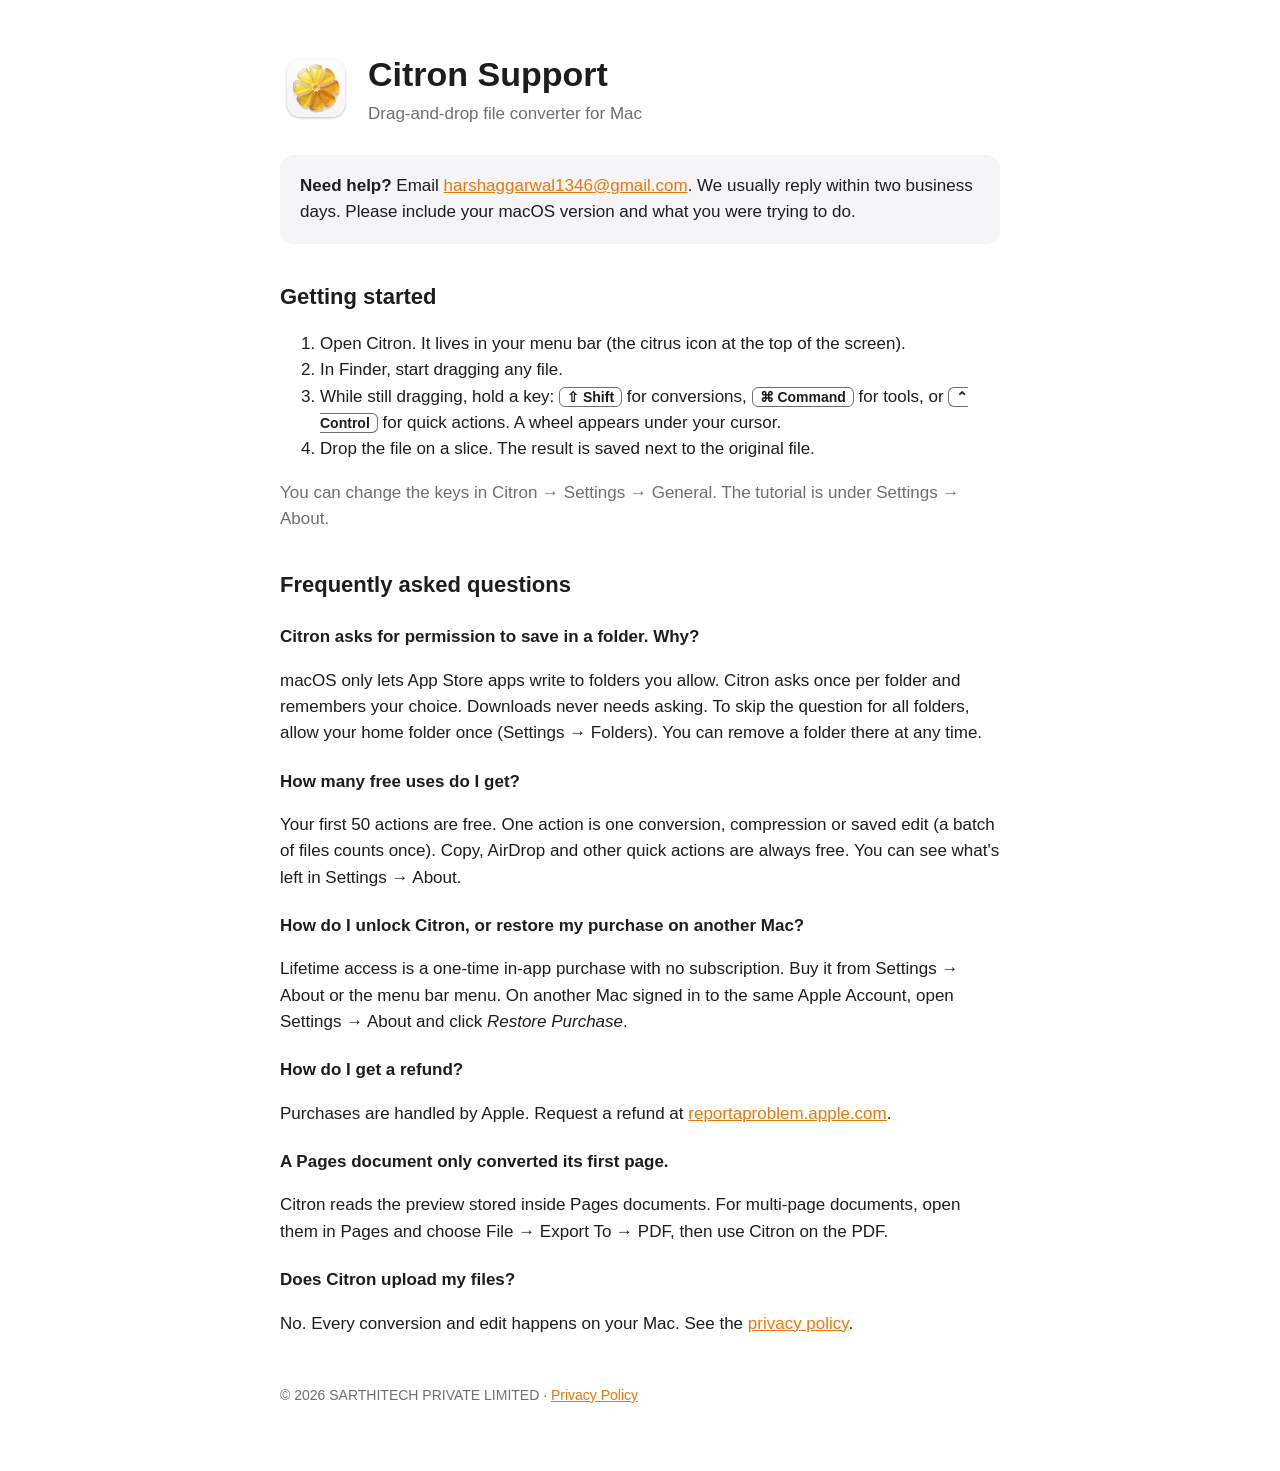
==== index.html @ 811a77a6 "Citron support and privacy policy pages Co-Authored-By: Claude Opus 5.5 <noreply@anthropic.com>" ====
<!doctype html>
<html lang="en">
<head>
<meta charset="utf-8">
<meta name="viewport" content="width=device-width, initial-scale=1">
<title>Citron Support</title>
<meta name="description" content="Help and support for Citron, the drag-and-drop file converter for Mac.">
<link rel="stylesheet" href="style.css">
</head>
<body>
<main>
  <header>
    <img src="icon.png" alt="Citron app icon">
    <div><h1>Citron Support</h1><div class="muted">Drag-and-drop file converter for Mac</div></div>
  </header>

  <div class="card">
    <strong>Need help?</strong> Email <a href="mailto:harshaggarwal1346@gmail.com">harshaggarwal1346@gmail.com</a>.
    We usually reply within two business days. Please include your macOS version and what you were trying to do.
  </div>

  <h2>Getting started</h2>
  <ol>
    <li>Open Citron. It lives in your menu bar (the citrus icon at the top of the screen).</li>
    <li>In Finder, start dragging any file.</li>
    <li>While still dragging, hold a key: <kbd>⇧ Shift</kbd> for conversions, <kbd>⌘ Command</kbd> for tools,
        or <kbd>⌃ Control</kbd> for quick actions. A wheel appears under your cursor.</li>
    <li>Drop the file on a slice. The result is saved next to the original file.</li>
  </ol>
  <p class="muted">You can change the keys in Citron → Settings → General. The tutorial is under Settings → About.</p>

  <h2>Frequently asked questions</h2>

  <h3>Citron asks for permission to save in a folder. Why?</h3>
  <p>macOS only lets App Store apps write to folders you allow. Citron asks once per folder and remembers your choice.
     Downloads never needs asking. To skip the question for all folders, allow your home folder once
     (Settings → Folders). You can remove a folder there at any time.</p>

  <h3>How many free uses do I get?</h3>
  <p>Your first 50 actions are free. One action is one conversion, compression or saved edit (a batch of files counts once).
     Copy, AirDrop and other quick actions are always free. You can see what's left in Settings → About.</p>

  <h3>How do I unlock Citron, or restore my purchase on another Mac?</h3>
  <p>Lifetime access is a one-time in-app purchase with no subscription. Buy it from Settings → About or the menu bar menu.
     On another Mac signed in to the same Apple Account, open Settings → About and click <em>Restore Purchase</em>.</p>

  <h3>How do I get a refund?</h3>
  <p>Purchases are handled by Apple. Request a refund at
     <a href="https://reportaproblem.apple.com">reportaproblem.apple.com</a>.</p>

  <h3>A Pages document only converted its first page.</h3>
  <p>Citron reads the preview stored inside Pages documents. For multi-page documents, open them in Pages and choose
     File → Export To → PDF, then use Citron on the PDF.</p>

  <h3>Does Citron upload my files?</h3>
  <p>No. Every conversion and edit happens on your Mac. See the <a href="privacy.html">privacy policy</a>.</p>

  <footer>© 2026 SARTHITECH PRIVATE LIMITED · <a href="privacy.html">Privacy Policy</a></footer>
</main>
</body>
</html>
---- style.css ----
:root { color-scheme: light dark; --fg:#1d1d1f; --muted:#6e6e73; --bg:#ffffff; --card:#f5f5f7; --accent:#e8780c; }
@media (prefers-color-scheme: dark) { :root { --fg:#f5f5f7; --muted:#a1a1a6; --bg:#141416; --card:#1f1f22; --accent:#ff9f2e; } }
* { box-sizing: border-box; }
body { margin:0; font:17px/1.55 -apple-system, BlinkMacSystemFont, "Segoe UI", Helvetica, Arial, sans-serif; color:var(--fg); background:var(--bg); }
main { max-width: 760px; margin: 0 auto; padding: 48px 20px 64px; }
header { display:flex; align-items:center; gap:16px; margin-bottom:28px; }
header img { width:72px; height:72px; }
h1 { font-size: 34px; margin: 0; }
h2 { font-size: 22px; margin: 36px 0 10px; }
h3 { font-size: 17px; margin: 22px 0 4px; }
p, li { color: var(--fg); }
.muted { color: var(--muted); }
.card { background: var(--card); border-radius: 14px; padding: 18px 20px; margin: 16px 0; }
a { color: var(--accent); }
kbd { font: 600 14px -apple-system, sans-serif; border:1px solid var(--muted); border-radius:6px; padding:1px 7px; }
footer { margin-top: 48px; font-size: 14px; color: var(--muted); }
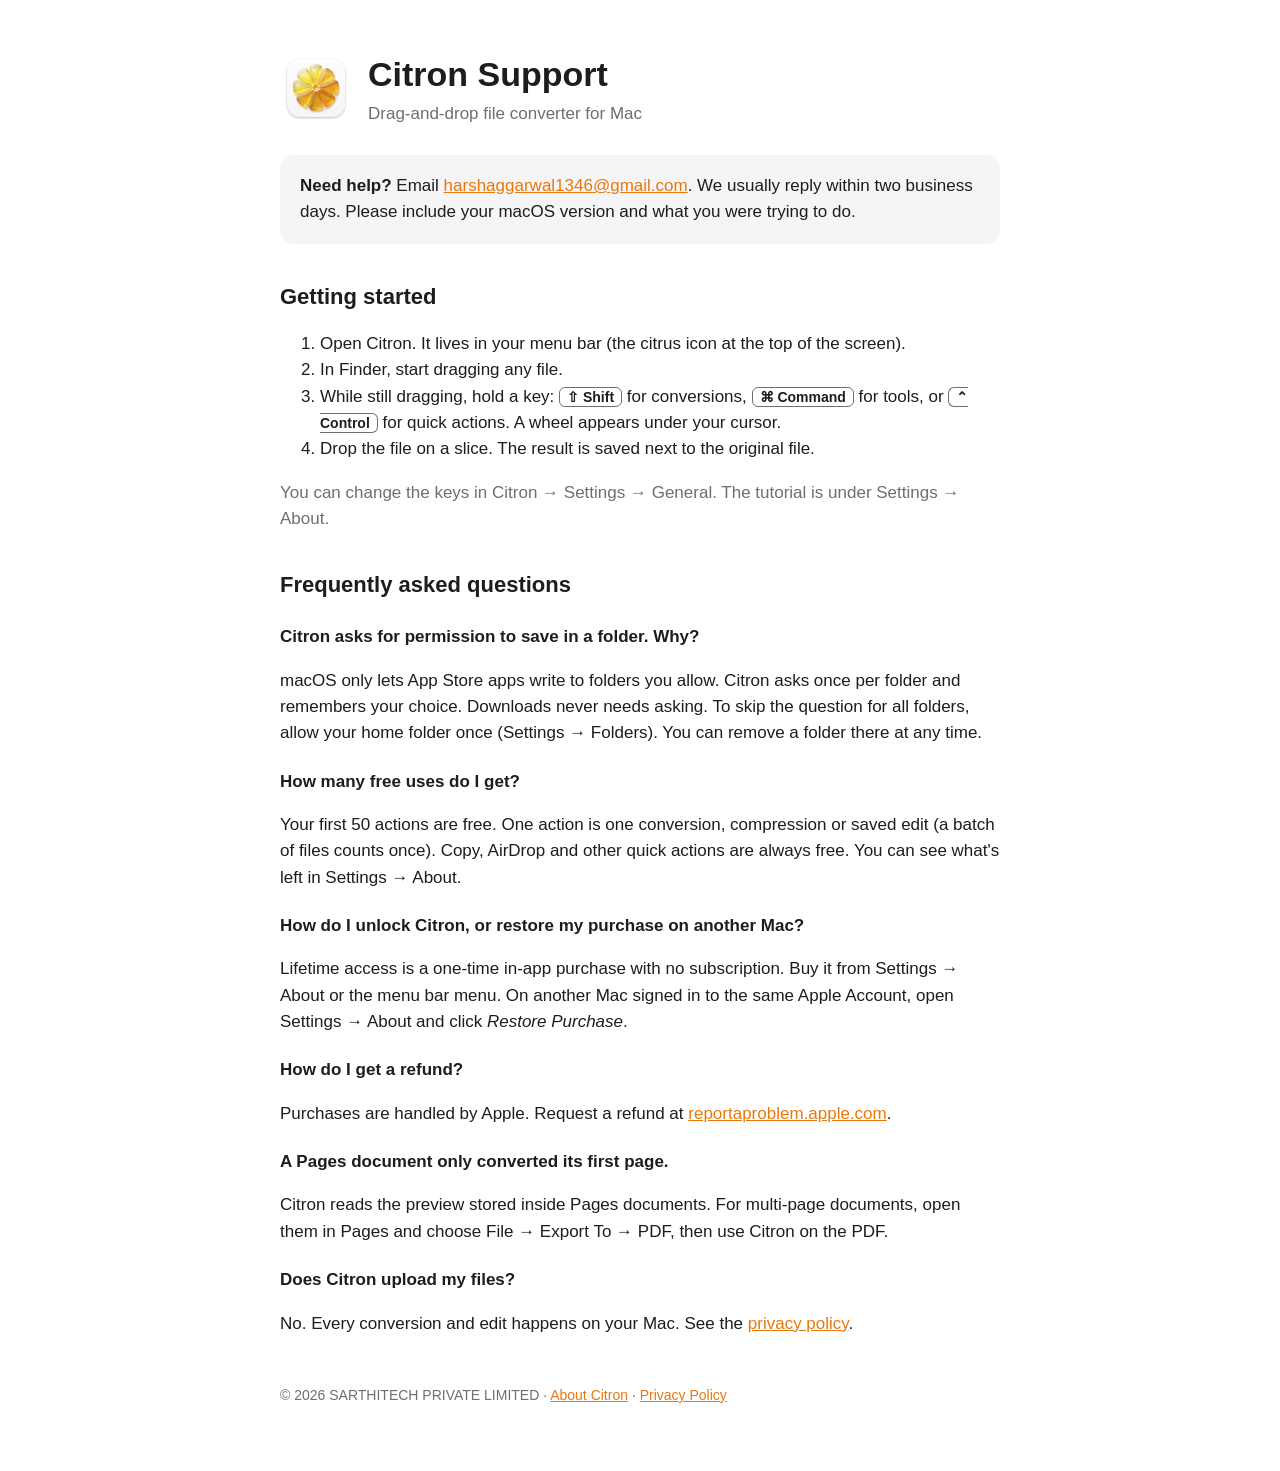
==== commit ca141dbc: "Add Citron product page" ====
--- a/index.html
+++ b/index.html
@@ -55,7 +55,7 @@
   <h3>Does Citron upload my files?</h3>
   <p>No. Every conversion and edit happens on your Mac. See the <a href="privacy.html">privacy policy</a>.</p>
 
-  <footer>© 2026 SARTHITECH PRIVATE LIMITED · <a href="privacy.html">Privacy Policy</a></footer>
+  <footer>© 2026 SARTHITECH PRIVATE LIMITED · <a href="home.html">About Citron</a> · <a href="privacy.html">Privacy Policy</a></footer>
 </main>
 </body>
 </html>
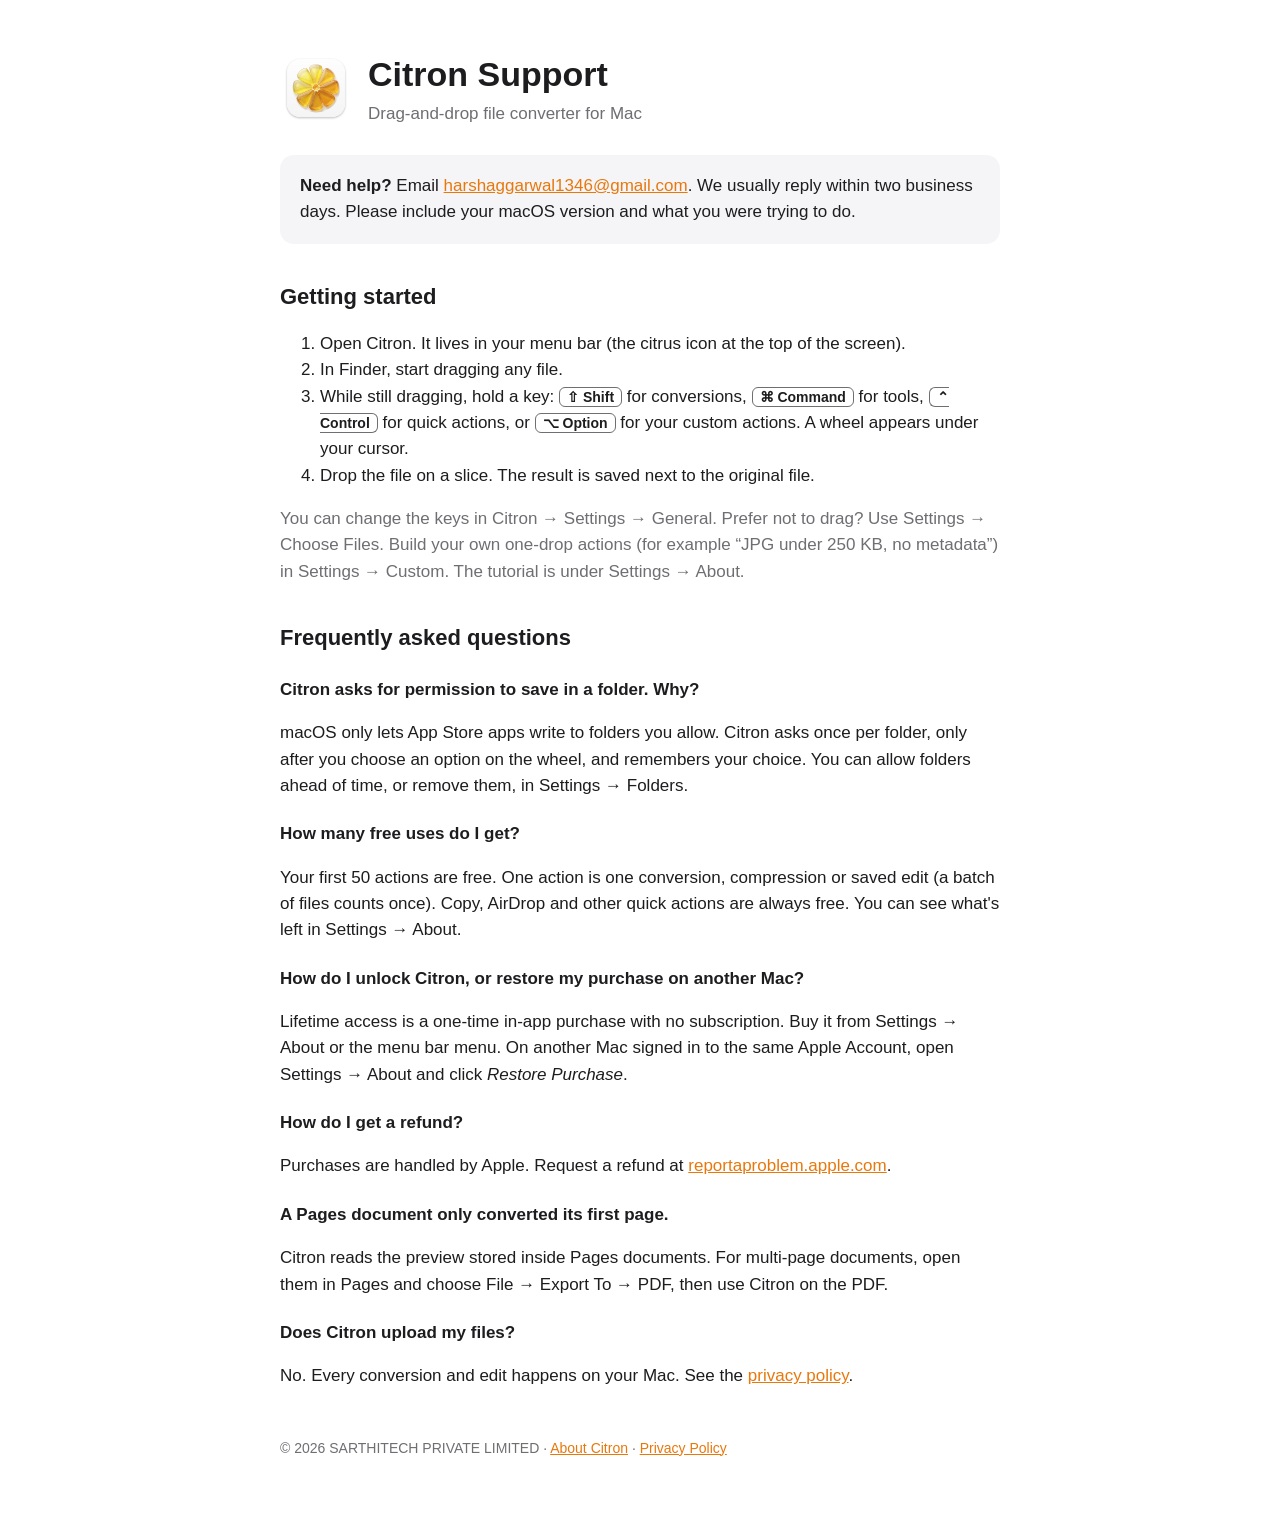
==== commit c3c32b72: "Custom actions, Option key, Choose Files; per-folder access FAQ; new screenshots" ====
--- a/index.html
+++ b/index.html
@@ -24,17 +24,18 @@
     <li>Open Citron. It lives in your menu bar (the citrus icon at the top of the screen).</li>
     <li>In Finder, start dragging any file.</li>
     <li>While still dragging, hold a key: <kbd>⇧ Shift</kbd> for conversions, <kbd>⌘ Command</kbd> for tools,
-        or <kbd>⌃ Control</kbd> for quick actions. A wheel appears under your cursor.</li>
+        <kbd>⌃ Control</kbd> for quick actions, or <kbd>⌥ Option</kbd> for your custom actions. A wheel appears under your cursor.</li>
     <li>Drop the file on a slice. The result is saved next to the original file.</li>
   </ol>
-  <p class="muted">You can change the keys in Citron → Settings → General. The tutorial is under Settings → About.</p>
+  <p class="muted">You can change the keys in Citron → Settings → General. Prefer not to drag? Use Settings → Choose Files.
+     Build your own one-drop actions (for example “JPG under 250 KB, no metadata”) in Settings → Custom.
+     The tutorial is under Settings → About.</p>
 
   <h2>Frequently asked questions</h2>
 
   <h3>Citron asks for permission to save in a folder. Why?</h3>
-  <p>macOS only lets App Store apps write to folders you allow. Citron asks once per folder and remembers your choice.
-     Downloads never needs asking. To skip the question for all folders, allow your home folder once
-     (Settings → Folders). You can remove a folder there at any time.</p>
+  <p>macOS only lets App Store apps write to folders you allow. Citron asks once per folder, only after you choose an option on the wheel,
+     and remembers your choice. You can allow folders ahead of time, or remove them, in Settings → Folders.</p>
 
   <h3>How many free uses do I get?</h3>
   <p>Your first 50 actions are free. One action is one conversion, compression or saved edit (a batch of files counts once).
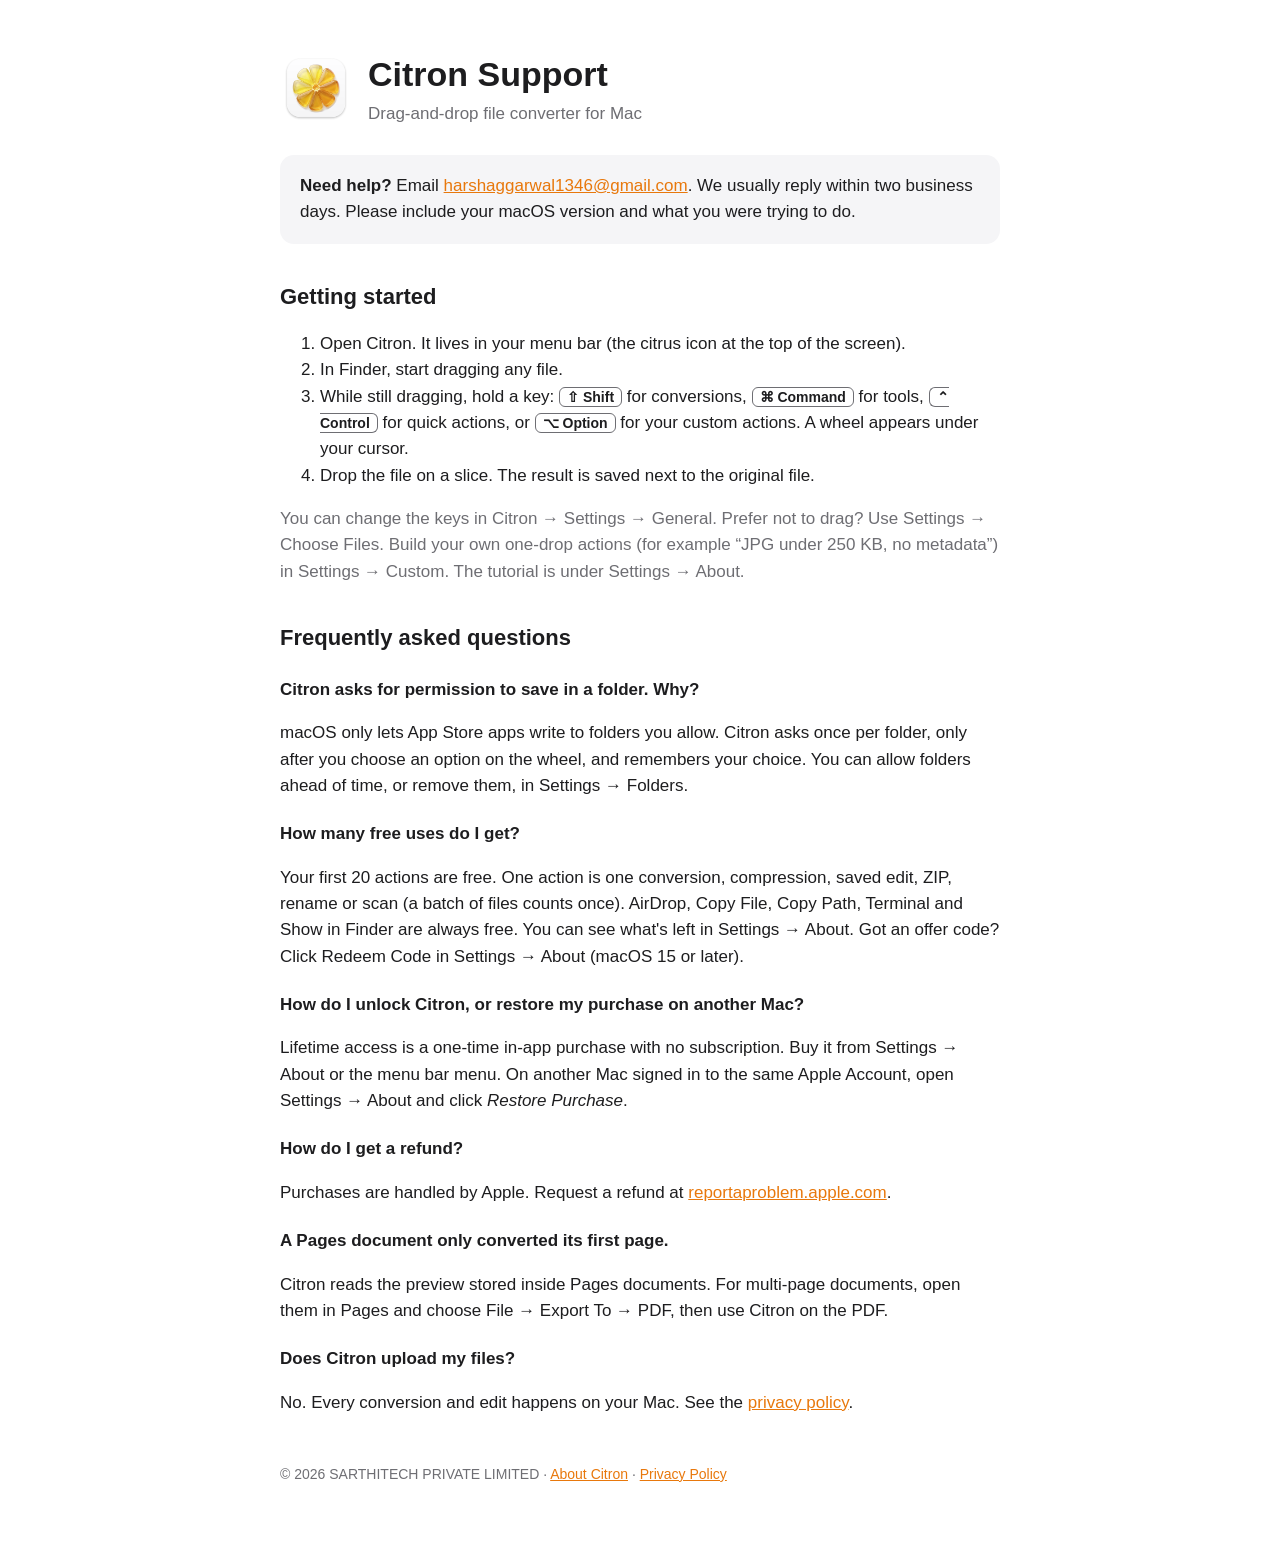
==== commit e593790b: "Citron 1.0.2: 20 free actions, Sign & Stamp, Edit Pages, Read QR, Copy Text, ZIP, Rename, Straighten" ====
--- a/index.html
+++ b/index.html
@@ -38,8 +38,9 @@
      and remembers your choice. You can allow folders ahead of time, or remove them, in Settings → Folders.</p>
 
   <h3>How many free uses do I get?</h3>
-  <p>Your first 50 actions are free. One action is one conversion, compression or saved edit (a batch of files counts once).
-     Copy, AirDrop and other quick actions are always free. You can see what's left in Settings → About.</p>
+  <p>Your first 20 actions are free. One action is one conversion, compression, saved edit, ZIP, rename or scan (a batch of files counts once).
+     AirDrop, Copy File, Copy Path, Terminal and Show in Finder are always free. You can see what's left in Settings → About.
+     Got an offer code? Click Redeem Code in Settings → About (macOS 15 or later).</p>
 
   <h3>How do I unlock Citron, or restore my purchase on another Mac?</h3>
   <p>Lifetime access is a one-time in-app purchase with no subscription. Buy it from Settings → About or the menu bar menu.
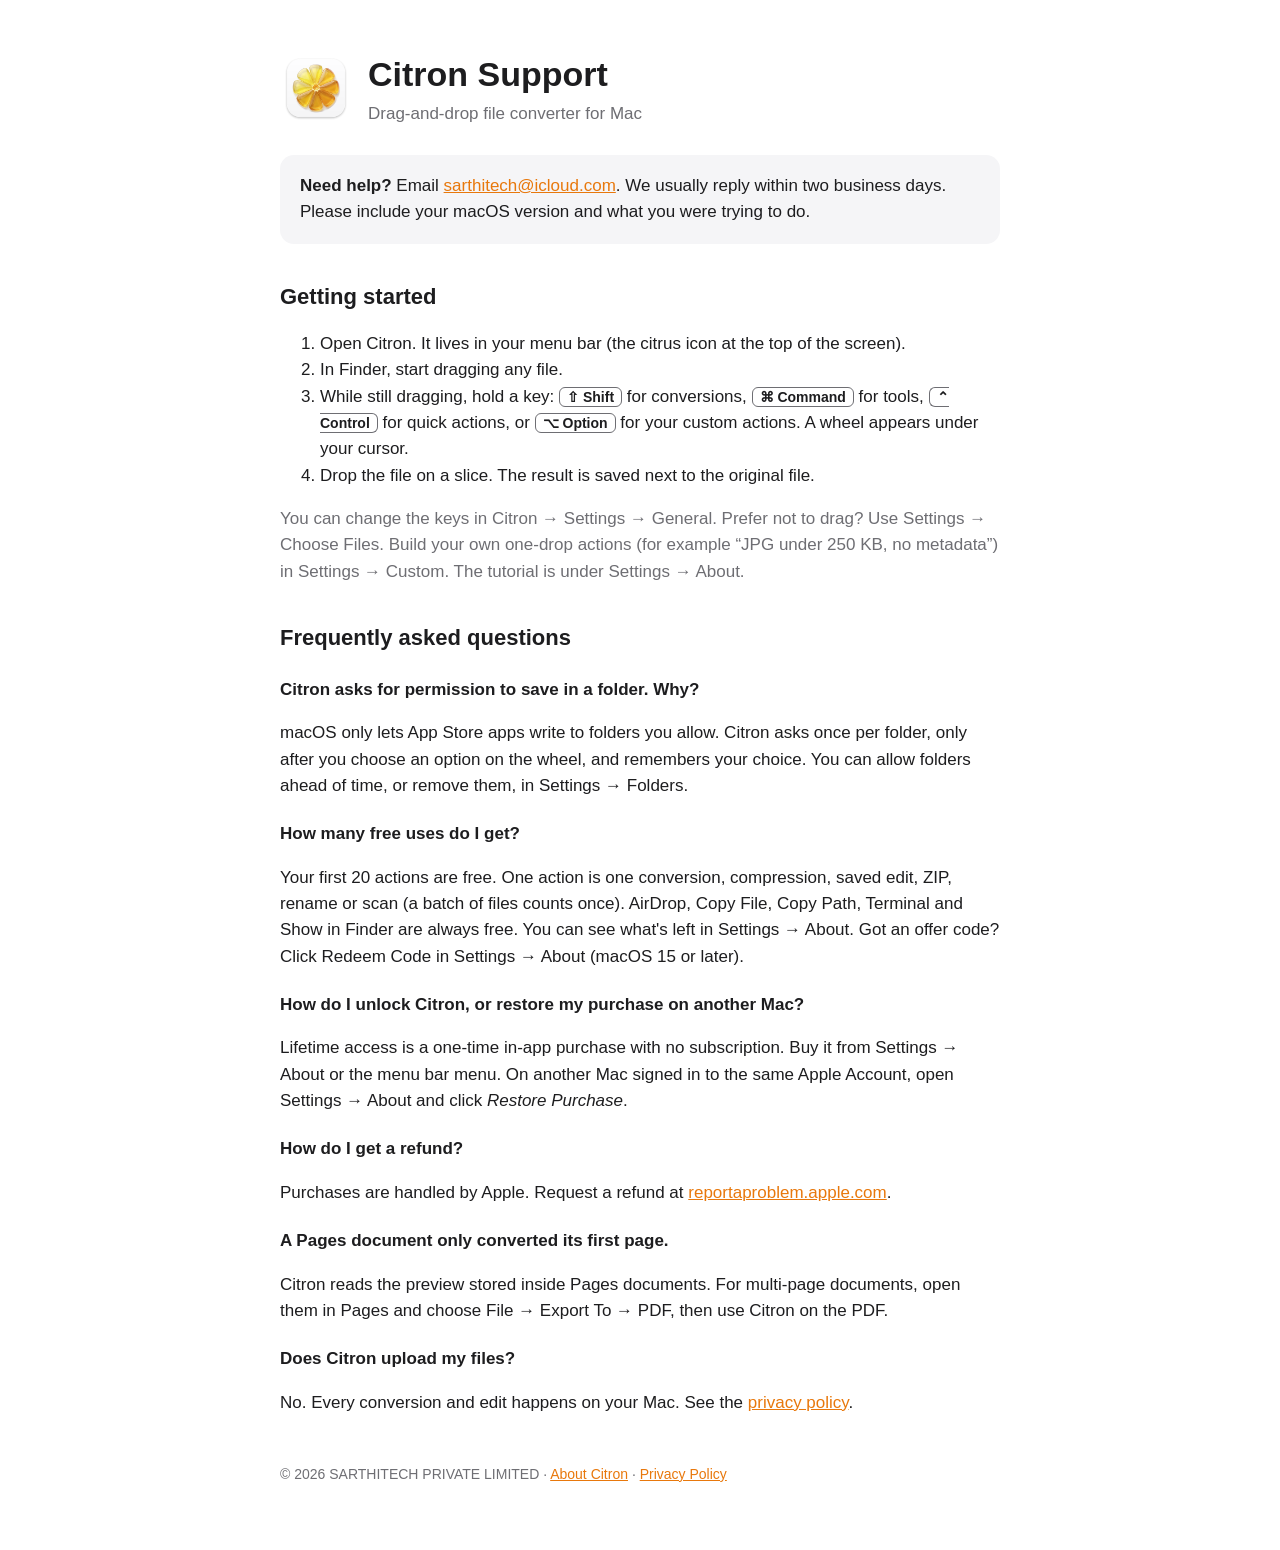
==== commit e4fb6283: "Support contact: sarthitech@icloud.com" ====
--- a/index.html
+++ b/index.html
@@ -15,7 +15,7 @@
   </header>
 
   <div class="card">
-    <strong>Need help?</strong> Email <a href="mailto:harshaggarwal1346@gmail.com">harshaggarwal1346@gmail.com</a>.
+    <strong>Need help?</strong> Email <a href="mailto:sarthitech@icloud.com?subject=Citron%20Support">sarthitech@icloud.com</a>.
     We usually reply within two business days. Please include your macOS version and what you were trying to do.
   </div>
 
